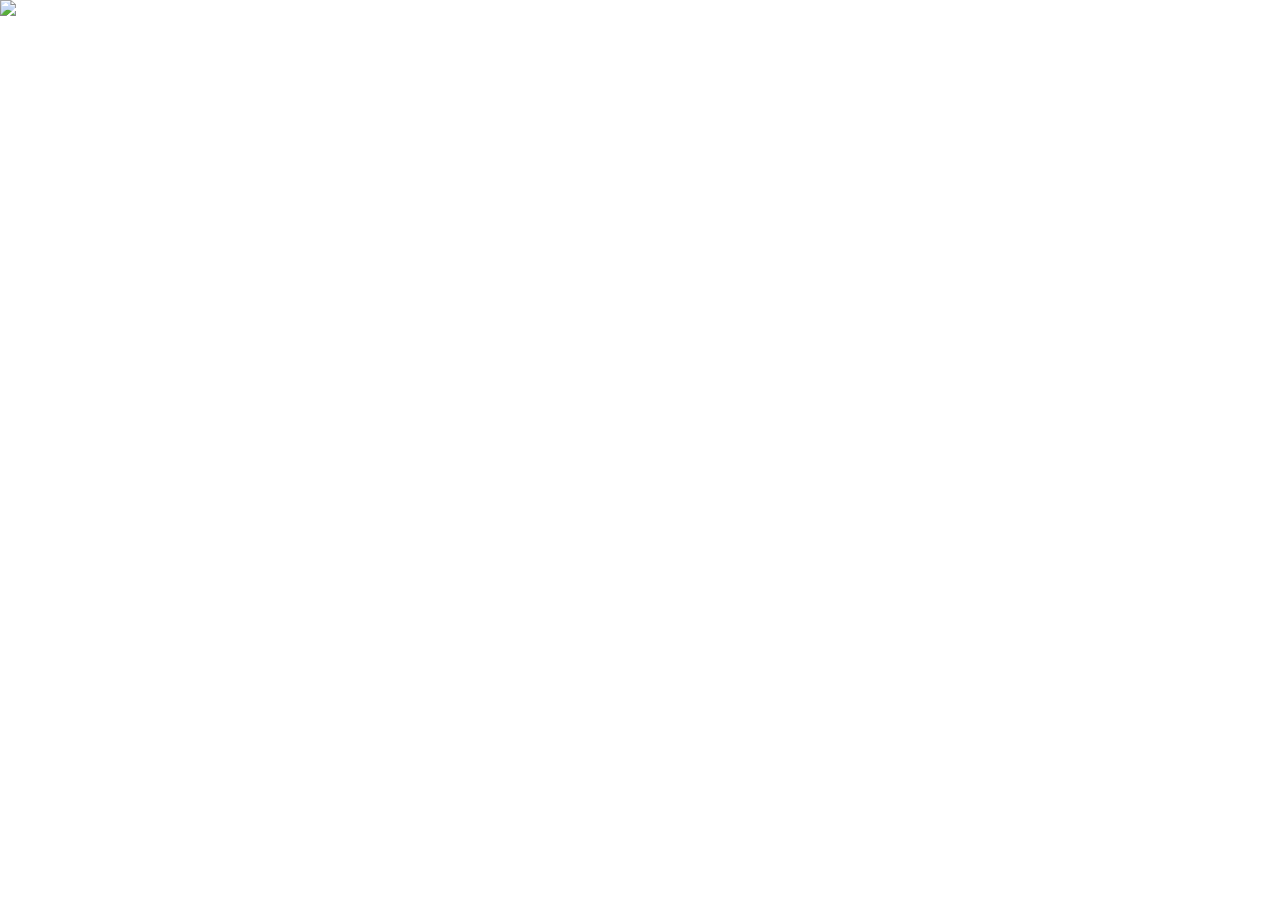
==== casestudy1.html @ 438a29bc "start" ====
<!DOCTYPE html>
<html lang="en">
<head>
  <meta charset="UTF-8">
  <meta name="viewport" content="width=device-width, initial-scale=1.0">
  <title>IT Compny Landing Page Case Study</title>
</head>
<body style="margin: 0; padding: 0; box-sizing: border-box;">
  <div>
<img src="images/Case Study.png" style="width: 100%;">
  </div>
</body>
</html>
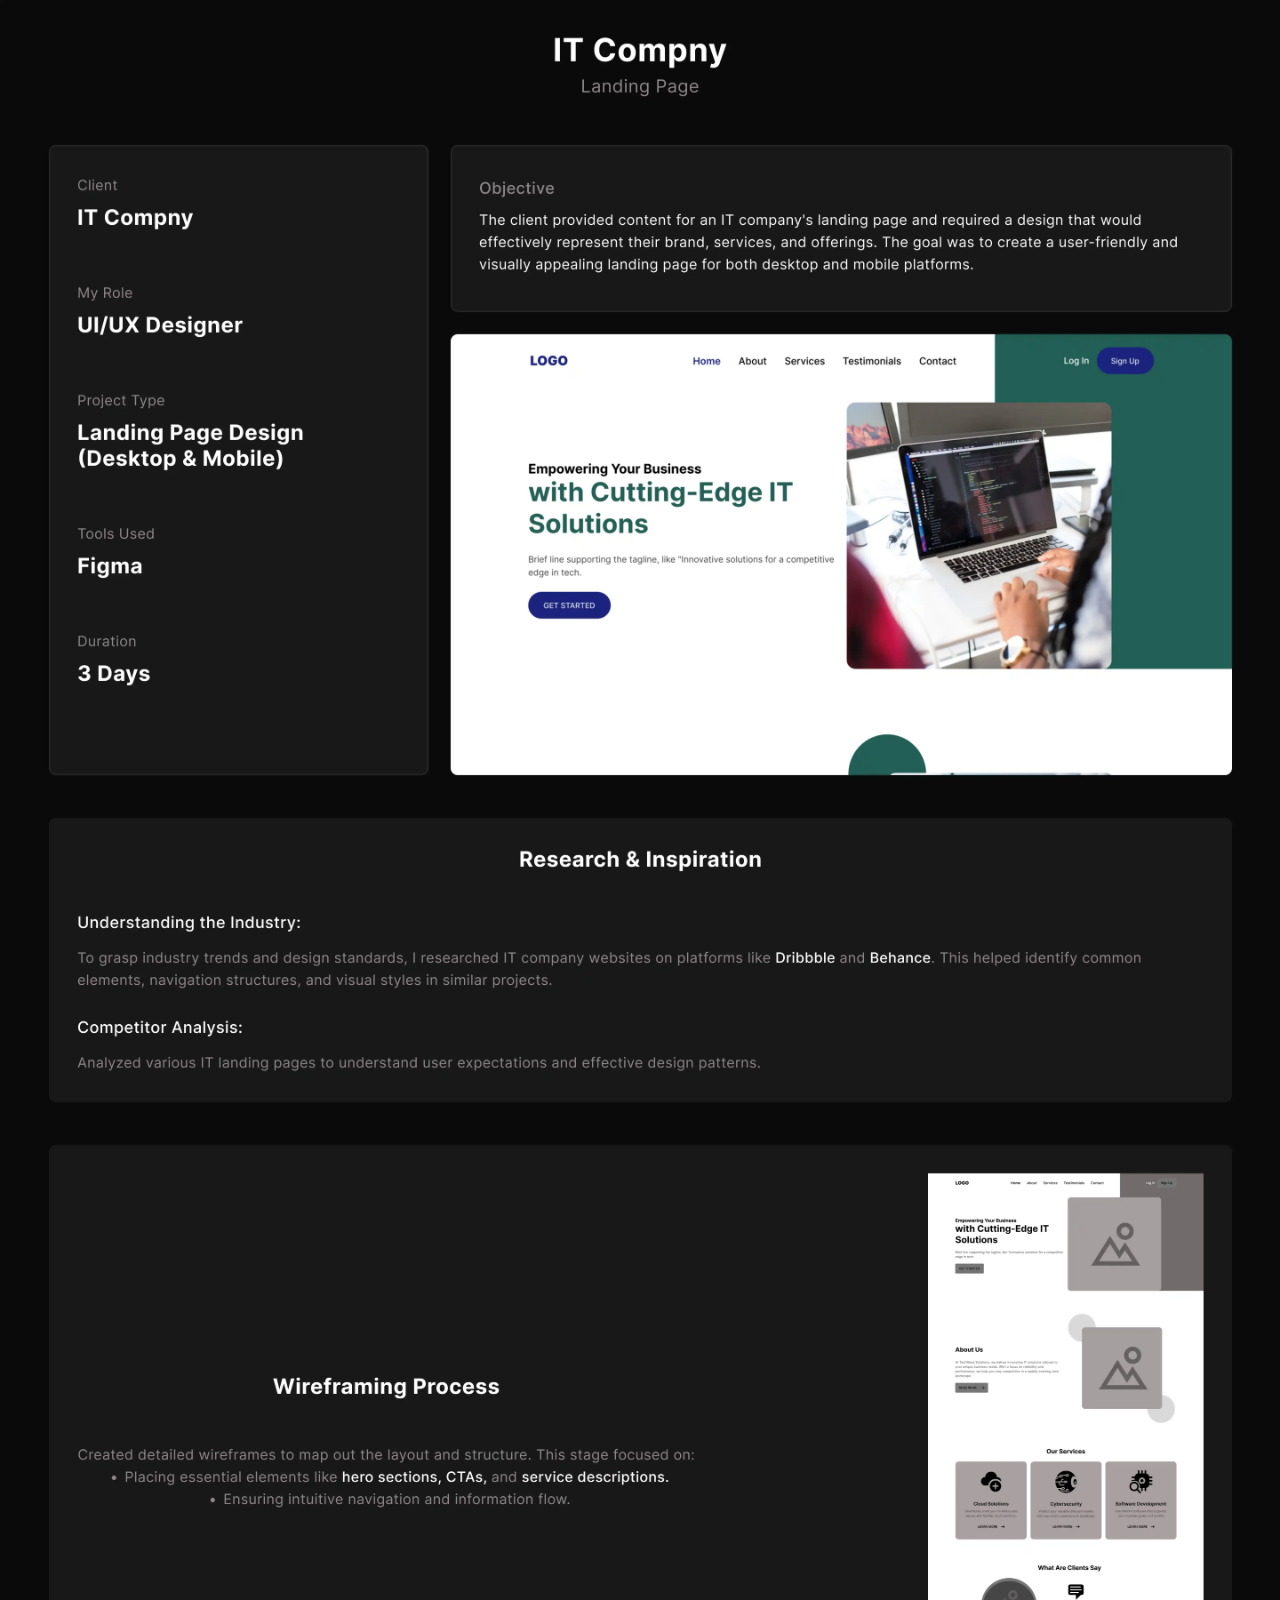
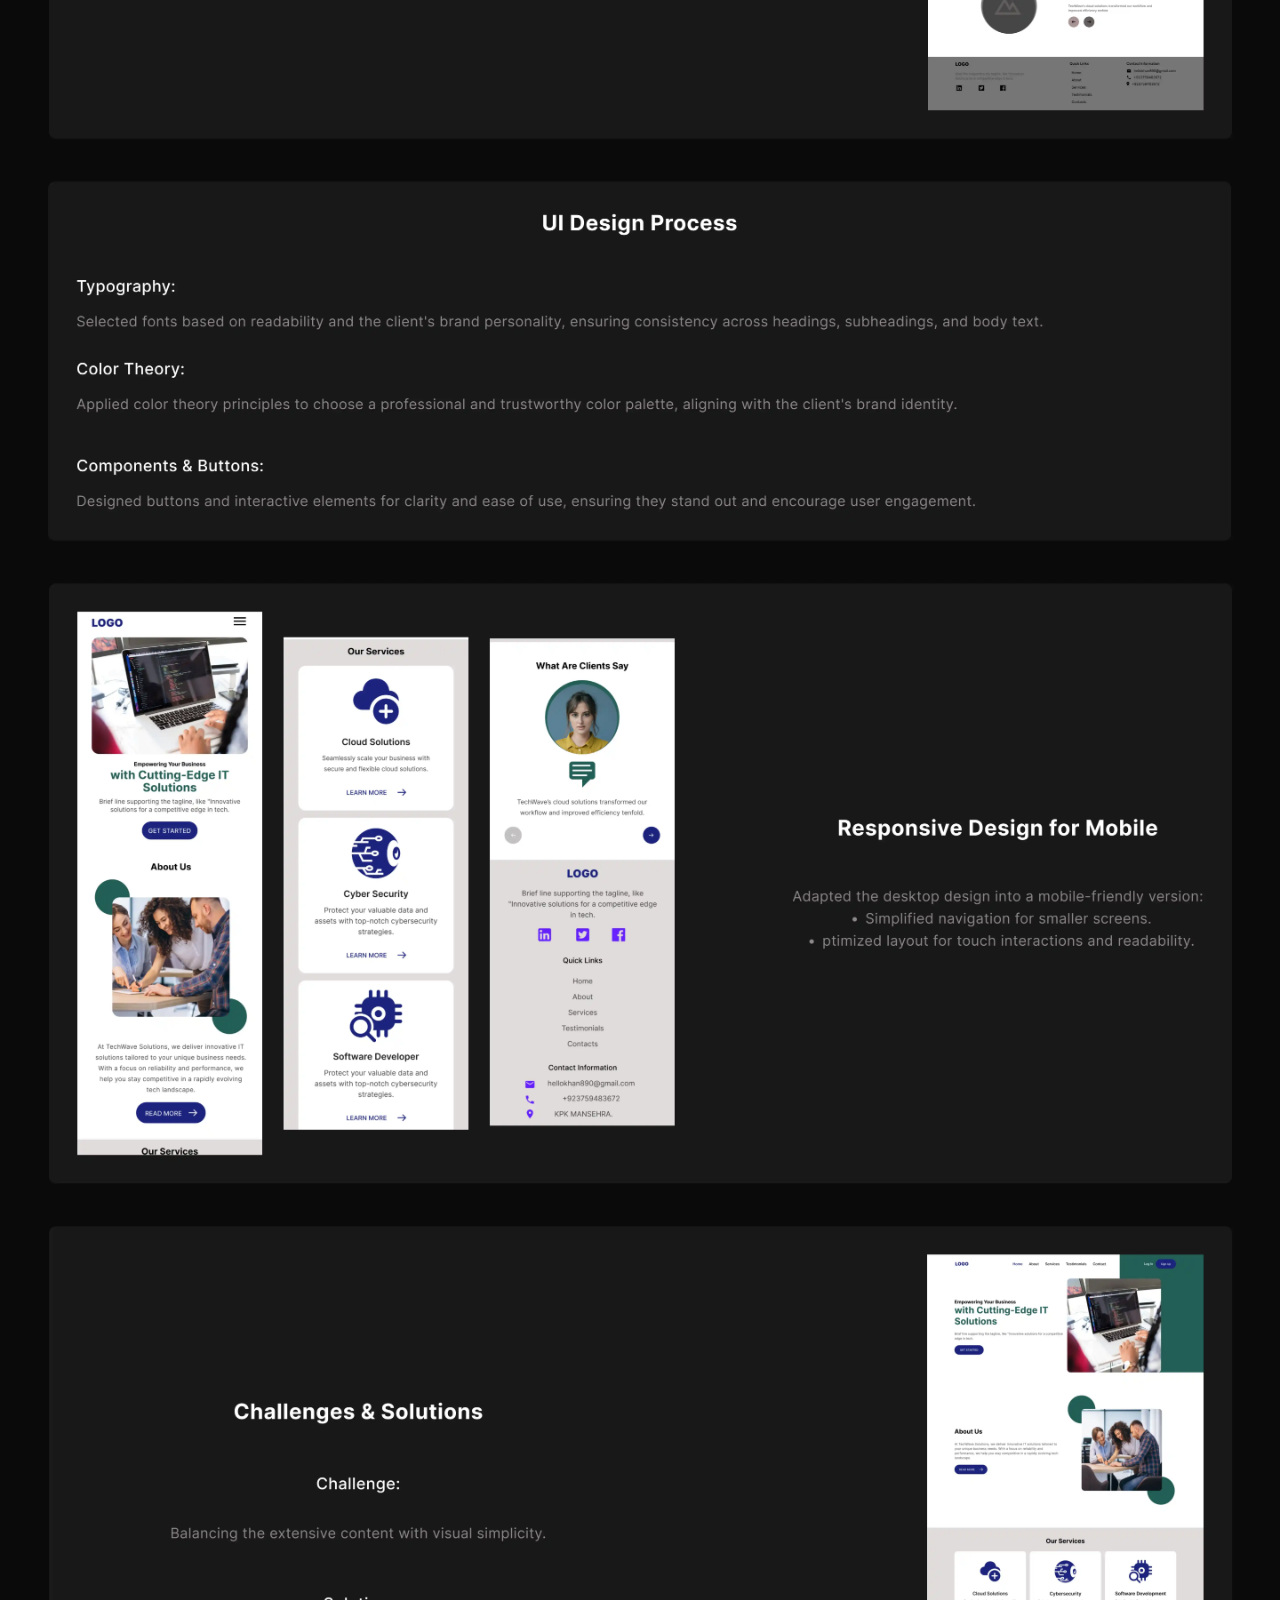
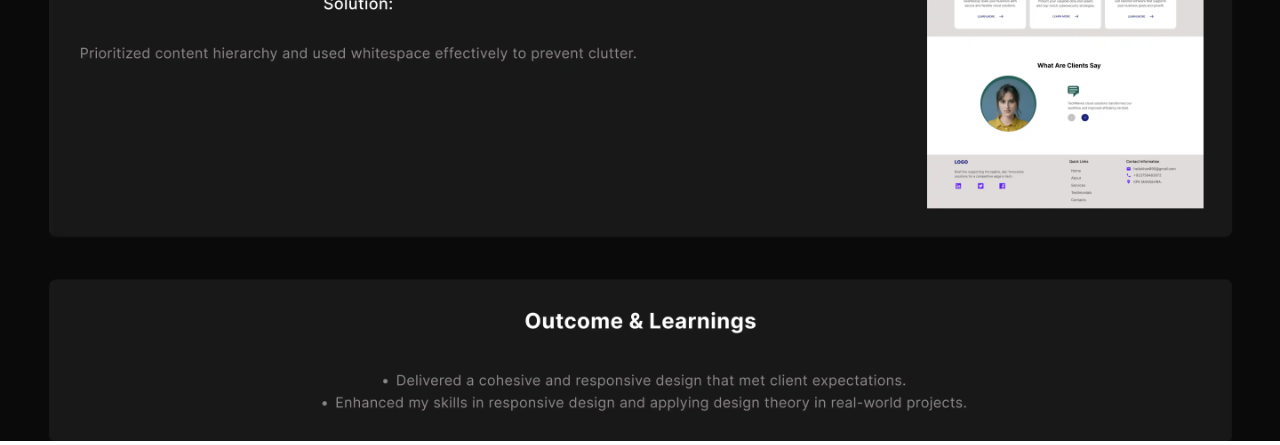
==== commit 4ff770b1: "multi-changes" ====
--- a/casestudy1.html
+++ b/casestudy1.html
@@ -7,7 +7,7 @@
 </head>
 <body style="margin: 0; padding: 0; box-sizing: border-box;">
   <div>
-<img src="images/Case Study.png" style="width: 100%;">
+<img src="images/Case Study.webp" style="width: 100%;">
   </div>
 </body>
 </html>